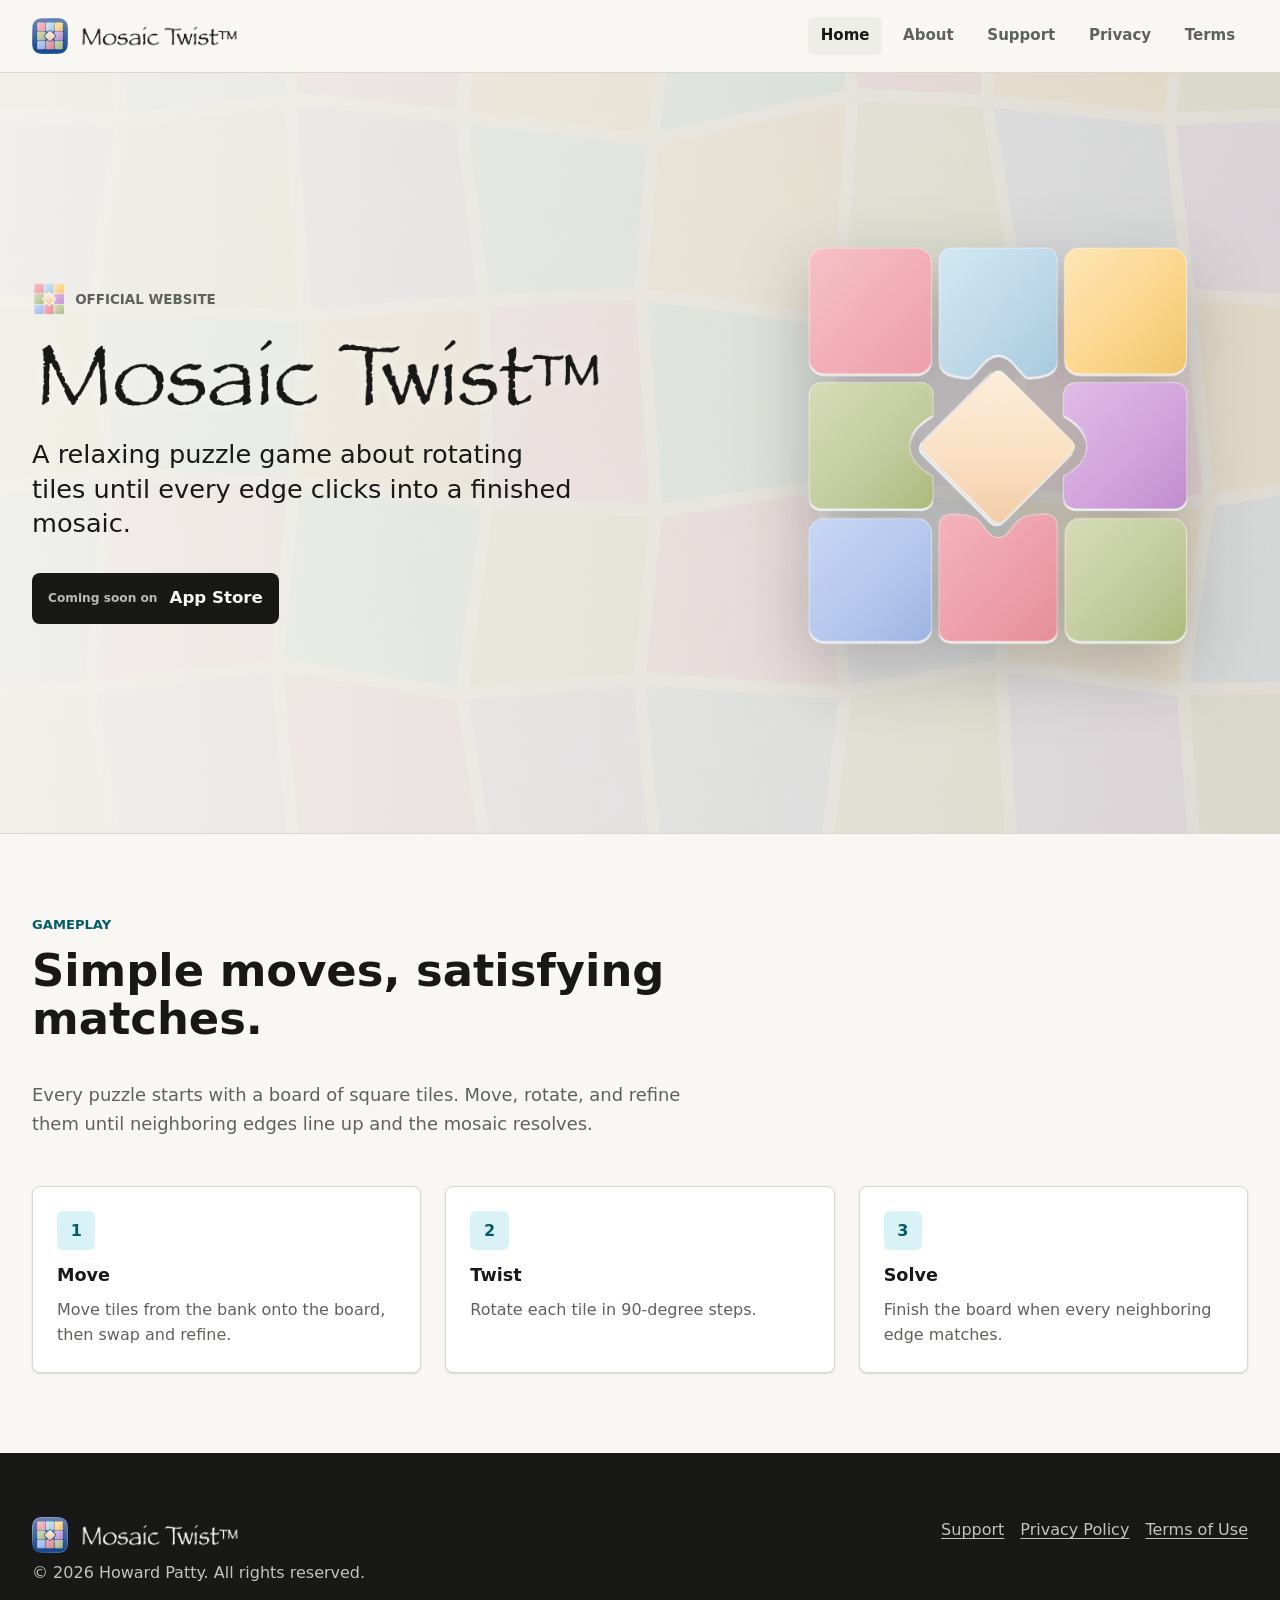
==== index.html @ 5d784847 "Initial public site snapshot" ====
<!doctype html>
<html lang="en">
<head>
  <meta charset="utf-8">
  <meta name="viewport" content="width=device-width, initial-scale=1">
  <title>Mosaic Twist - Relaxing Tile Puzzle Game</title>
  <meta name="description" content="Mosaic Twist is a relaxing puzzle game about moving and twisting square tiles until every edge clicks into a finished mosaic.">
  <link rel="canonical" href="https://mosaictwist.com/">
  <meta property="og:type" content="website">
  <meta property="og:site_name" content="Mosaic Twist">
  <meta property="og:title" content="Mosaic Twist - Relaxing Tile Puzzle Game">
  <meta property="og:description" content="Move, twist, and solve square-tile mosaics at a relaxing pace.">
  <meta property="og:url" content="https://mosaictwist.com/">
  <meta property="og:image" content="https://mosaictwist.com/assets/icons/app-icon.png">
  <meta name="twitter:card" content="summary_large_image">
  <meta name="twitter:title" content="Mosaic Twist - Relaxing Tile Puzzle Game">
  <meta name="twitter:description" content="Move, twist, and solve square-tile mosaics at a relaxing pace.">
  <meta name="twitter:image" content="https://mosaictwist.com/assets/icons/app-icon.png">
  <meta name="theme-color" content="#f8f7f3" media="(prefers-color-scheme: light)">
  <meta name="theme-color" content="#101211" media="(prefers-color-scheme: dark)">
  <link rel="icon" href="/assets/icons/favicon-32.png" sizes="32x32" type="image/png">
  <link rel="icon" href="/assets/icons/favicon-16.png" sizes="16x16" type="image/png">
  <link rel="apple-touch-icon" href="/assets/icons/apple-touch-icon.png">
  <link rel="manifest" href="/site.webmanifest">
  <link rel="stylesheet" href="/css/variables.css">
  <link rel="stylesheet" href="/css/base.css">
  <link rel="stylesheet" href="/css/layout.css">
  <link rel="stylesheet" href="/css/components.css">
  <script type="application/ld+json">
  {
    "@context": "https://schema.org",
    "@type": "SoftwareApplication",
    "name": "Mosaic Twist",
    "applicationCategory": "GameApplication",
    "operatingSystem": "iOS",
    "url": "https://mosaictwist.com/",
    "description": "Mosaic Twist is a relaxing puzzle game about moving and twisting square tiles until every edge clicks into a finished mosaic.",
    "image": "https://mosaictwist.com/assets/icons/app-icon.png",
    "offers": {
      "@type": "Offer",
      "availability": "https://schema.org/PreOrder",
      "price": "0",
      "priceCurrency": "USD"
    }
  }
  </script>
</head>
<body>
  <a class="skip-link" href="#main">Skip to content</a>
  <div class="site-shell">
    <header class="site-header">
      <div class="container site-header__inner">
        <a class="brand" href="/" aria-label="Mosaic Twist home">
          <img class="brand__mark" src="/assets/icons/app-icon.png" width="36" height="36" alt="">
          <picture class="brand__wordmark-picture" aria-hidden="true">
            <source media="(prefers-color-scheme: dark)" srcset="/assets/brand/mosaic-twist-wordmark-light.png">
            <img class="brand__wordmark" src="/assets/brand/mosaic-twist-wordmark.png" width="1426" height="198" alt="">
          </picture>
        </a>
        <button class="nav-toggle" type="button" aria-expanded="false" aria-controls="site-nav" aria-label="Toggle navigation" data-nav-toggle>
          <span class="nav-toggle__icon" aria-hidden="true"></span>
        </button>
        <nav class="site-nav" id="site-nav" aria-label="Primary" data-site-nav>
          <a href="/" aria-current="page">Home</a>
          <a href="/about/">About</a>
          <a href="/support/">Support</a>
          <a href="/privacy/">Privacy</a>
          <a href="/terms/">Terms</a>
        </nav>
      </div>
    </header>

    <main id="main">
      <section class="hero" aria-labelledby="hero-title">
        <div class="container hero__inner">
          <div class="hero__copy">
            <p class="hero__eyebrow"><img src="/assets/images/mosaic-twist-logo.png" width="44" height="44" alt="">Official website</p>
            <h1 class="hero__title" id="hero-title">
              <picture>
                <source media="(prefers-color-scheme: dark)" srcset="/assets/brand/mosaic-twist-wordmark-light.png">
                <img class="hero__wordmark" src="/assets/brand/mosaic-twist-wordmark.png" width="1426" height="198" alt="Mosaic Twist™">
              </picture>
            </h1>
            <p class="hero__lead">A relaxing puzzle game about rotating tiles until every edge clicks into a finished mosaic.</p>
            <div class="hero__actions">
              <span class="app-store-badge" aria-label="Mosaic Twist App Store link coming soon">
                <span>Coming soon on</span>
                <strong>App Store</strong>
              </span>
            </div>
          </div>
          <div class="hero__visual">
            <img class="tile-layout-artwork" src="/assets/images/mosaic-twist-hero.png" width="960" height="960" alt="Mosaic Twist tile layout artwork with pastel square tiles and a central diamond tile.">
          </div>
        </div>
      </section>

      <section class="section" aria-labelledby="play-title">
        <div class="container">
          <div class="section__header">
            <p class="section__eyebrow">Gameplay</p>
            <h2 id="play-title">Simple moves, satisfying matches.</h2>
            <p class="section__lead">Every puzzle starts with a board of square tiles. Move, rotate, and refine them until neighboring edges line up and the mosaic resolves.</p>
          </div>
          <div class="grid grid--3">
            <article class="card">
              <span class="icon-token" aria-hidden="true">1</span>
              <h3>Move</h3>
              <p>Move tiles from the bank onto the board, then swap and refine.</p>
            </article>
            <article class="card">
              <span class="icon-token" aria-hidden="true">2</span>
              <h3>Twist</h3>
              <p>Rotate each tile in 90-degree steps.</p>
            </article>
            <article class="card">
              <span class="icon-token" aria-hidden="true">3</span>
              <h3>Solve</h3>
              <p>Finish the board when every neighboring edge matches.</p>
            </article>
          </div>
        </div>
      </section>
    </main>

    <footer class="site-footer">
      <div class="container site-footer__inner">
        <div>
          <a class="brand" href="/" aria-label="Mosaic Twist home">
            <img class="brand__mark" src="/assets/icons/app-icon.png" width="36" height="36" alt="">
            <img class="brand__wordmark brand__wordmark--light" src="/assets/brand/mosaic-twist-wordmark-light.png" width="1426" height="198" alt="Mosaic Twist™">
          </a>
          <p>&copy; 2026 Howard Patty. All rights reserved.</p>
        </div>
        <nav class="site-footer__links" aria-label="Footer">
          <a href="/support/">Support</a>
          <a href="/privacy/">Privacy Policy</a>
          <a href="/terms/">Terms of Use</a>
        </nav>
      </div>
    </footer>
  </div>
  <script src="/js/site.js" defer></script>
</body>
</html>
---- css/variables.css ----
:root {
  color-scheme: light dark;

  --font-sans: -apple-system, BlinkMacSystemFont, "SF Pro Text", "Segoe UI", system-ui, sans-serif;
  --font-display: -apple-system, BlinkMacSystemFont, "SF Pro Display", "Segoe UI", system-ui, sans-serif;

  --color-canvas: #f8f7f3;
  --color-surface: #ffffff;
  --color-surface-muted: #eeeee8;
  --color-text: #181917;
  --color-text-muted: #5f625c;
  --color-border: #d9d8cf;
  --color-accent: #087c8f;
  --color-accent-strong: #045c6a;
  --color-accent-soft: #d9f2f5;
  --color-gold: #f0a917;
  --color-mint: #42bfa8;
  --color-rose: #c56b8d;
  --color-purple: #8b6bb3;
  --color-focus: #0a84ff;
  --color-shadow: rgb(24 25 23 / 0.14);
  --color-hero-overlay: rgb(248 247 243 / 0.88);
  --color-hero-scrim: rgb(248 247 243 / 0.46);
  --color-hero-shade: rgb(0 0 0 / 0.2);
  --color-footer-bg: #181917;
  --color-footer-text: #f8f7f3;

  --space-2xs: 0.25rem;
  --space-xs: 0.5rem;
  --space-sm: 0.75rem;
  --space-md: 1rem;
  --space-lg: 1.5rem;
  --space-xl: 2rem;
  --space-2xl: 3rem;
  --space-3xl: 4rem;
  --space-4xl: 5rem;

  --radius-xs: 4px;
  --radius-sm: 6px;
  --radius-md: 8px;
  --radius-round: 999px;

  --shadow-sm: 0 1px 2px var(--color-shadow);
  --shadow-md: 0 14px 34px var(--color-shadow);

  --transition-fast: 140ms ease;
  --transition-base: 220ms ease;

  --container-sm: 44rem;
  --container-md: 64rem;
  --container-lg: 76rem;

  --header-height: 4.5rem;

  --breakpoint-sm: 40rem;
  --breakpoint-md: 56rem;
  --breakpoint-lg: 72rem;

  --z-header: 30;
  --z-overlay: 40;
}

@media (prefers-color-scheme: dark) {
  :root {
    --color-canvas: #101211;
    --color-surface: #191c1b;
    --color-surface-muted: #242825;
    --color-text: #f2f3ee;
    --color-text-muted: #b5b8b0;
    --color-border: #343933;
    --color-accent: #54c8da;
    --color-accent-strong: #9ee4ec;
    --color-accent-soft: #14343a;
    --color-gold: #ffca4c;
    --color-mint: #63d6c4;
    --color-rose: #df8fab;
    --color-purple: #b59ad2;
    --color-focus: #64d2ff;
    --color-shadow: rgb(0 0 0 / 0.34);
    --color-hero-overlay: rgb(16 18 17 / 0.82);
    --color-hero-scrim: rgb(16 18 17 / 0.64);
    --color-hero-shade: rgb(0 0 0 / 0.32);
    --color-footer-bg: #0b0d0c;
    --color-footer-text: #f2f3ee;
  }
}
---- css/base.css ----
*,
*::before,
*::after {
  box-sizing: border-box;
}

html {
  min-width: 320px;
  scroll-behavior: smooth;
  text-size-adjust: 100%;
}

@media (prefers-reduced-motion: reduce) {
  html {
    scroll-behavior: auto;
  }

  *,
  *::before,
  *::after {
    animation-duration: 0.001ms !important;
    animation-iteration-count: 1 !important;
    scroll-behavior: auto !important;
    transition-duration: 0.001ms !important;
  }
}

body {
  margin: 0;
  background: var(--color-canvas);
  color: var(--color-text);
  font-family: var(--font-sans);
  font-size: 1rem;
  line-height: 1.6;
}

body.nav-open {
  overflow: hidden;
}

a {
  color: var(--color-accent-strong);
  text-decoration-thickness: 0.08em;
  text-underline-offset: 0.18em;
}

a:hover {
  color: var(--color-accent);
}

img,
svg {
  display: block;
  max-width: 100%;
}

button,
input,
textarea,
select {
  font: inherit;
}

button {
  cursor: pointer;
}

:focus-visible {
  outline: 3px solid var(--color-focus);
  outline-offset: 3px;
}

::selection {
  background: var(--color-accent-soft);
}

h1,
h2,
h3,
p,
figure {
  margin-block-start: 0;
}

h1,
h2,
h3 {
  color: var(--color-text);
  font-family: var(--font-display);
  font-weight: 760;
  letter-spacing: 0;
  line-height: 1.08;
}

h1 {
  font-size: clamp(3rem, 4.8rem, 5.8rem);
  max-width: 11ch;
}

h2 {
  font-size: clamp(2rem, 2.8rem, 3.4rem);
}

h3 {
  font-size: 1.1rem;
}

@media (max-width: 38rem) {
  h2 {
    font-size: 1.85rem;
  }
}

p {
  color: var(--color-text-muted);
  margin-block-end: var(--space-md);
}

ul,
ol {
  color: var(--color-text-muted);
  padding-inline-start: 1.25rem;
}

li + li {
  margin-block-start: var(--space-xs);
}

.skip-link {
  background: var(--color-text);
  border-radius: var(--radius-sm);
  color: var(--color-canvas);
  left: var(--space-md);
  padding: var(--space-sm) var(--space-md);
  position: fixed;
  top: var(--space-md);
  transform: translateY(-180%);
  z-index: var(--z-overlay);
}

.skip-link:focus {
  transform: translateY(0);
}

.visually-hidden {
  block-size: 1px;
  clip: rect(0 0 0 0);
  clip-path: inset(50%);
  inline-size: 1px;
  overflow: hidden;
  position: absolute;
  white-space: nowrap;
}
---- css/layout.css ----
.site-shell {
  min-height: 100vh;
}

.container {
  inline-size: min(calc(100% - 2rem), var(--container-lg));
  margin-inline: auto;
}

.container--narrow {
  inline-size: min(calc(100% - 2rem), var(--container-sm));
}

.site-header {
  background: color-mix(in srgb, var(--color-canvas) 92%, transparent);
  border-block-end: 1px solid var(--color-border);
  inset-block-start: 0;
  min-height: var(--header-height);
  position: sticky;
  z-index: var(--z-header);
}

@supports (backdrop-filter: blur(16px)) {
  .site-header {
    backdrop-filter: blur(16px);
  }
}

.site-header__inner {
  align-items: center;
  display: flex;
  gap: var(--space-lg);
  justify-content: space-between;
  min-height: var(--header-height);
}

.brand {
  align-items: center;
  color: var(--color-text);
  display: inline-flex;
  font-weight: 720;
  gap: var(--space-sm);
  text-decoration: none;
}

.brand__mark {
  block-size: 2.25rem;
  border-radius: var(--radius-md);
  inline-size: 2.25rem;
}

.brand__wordmark-picture {
  display: block;
  line-height: 0;
}

.brand__wordmark {
  height: 1.38rem;
  max-inline-size: 10rem;
  width: auto;
}

.brand__wordmark--light {
  height: 1.5rem;
}

.site-nav {
  align-items: center;
  display: flex;
  gap: var(--space-xs);
}

.site-nav a {
  border-radius: var(--radius-sm);
  color: var(--color-text-muted);
  display: inline-flex;
  font-size: 0.94rem;
  font-weight: 650;
  line-height: 1;
  padding: 0.7rem 0.8rem;
  text-decoration: none;
  transition: background-color var(--transition-fast), color var(--transition-fast);
}

.site-nav a:hover,
.site-nav a[aria-current="page"] {
  background: var(--color-surface-muted);
  color: var(--color-text);
}

.nav-toggle {
  align-items: center;
  background: var(--color-surface);
  border: 1px solid var(--color-border);
  border-radius: var(--radius-sm);
  color: var(--color-text);
  display: none;
  inline-size: 2.75rem;
  justify-content: center;
  min-height: 2.75rem;
  padding: 0;
}

.nav-toggle__icon,
.nav-toggle__icon::before,
.nav-toggle__icon::after {
  background: currentColor;
  block-size: 2px;
  border-radius: var(--radius-round);
  content: "";
  display: block;
  inline-size: 1.2rem;
  position: relative;
}

.nav-toggle__icon::before {
  position: absolute;
  transform: translateY(-0.38rem);
}

.nav-toggle__icon::after {
  position: absolute;
  transform: translateY(0.38rem);
}

.hero {
  background:
    linear-gradient(90deg, var(--color-hero-overlay), var(--color-hero-scrim)),
    linear-gradient(var(--color-hero-shade), var(--color-hero-shade)),
    url("/assets/images/mosaic-twist-wallpaper.jpg");
  background-position: center;
  background-size: cover;
  border-block-end: 1px solid var(--color-border);
  min-height: min(760px, calc(100svh - var(--header-height) - 3rem));
  overflow: hidden;
  position: relative;
}

.hero__inner {
  align-items: center;
  display: grid;
  gap: var(--space-3xl);
  grid-template-columns: minmax(0, 0.95fr) minmax(18rem, 0.7fr);
  min-height: inherit;
  padding-block: var(--space-4xl);
  position: relative;
}

.hero__copy {
  max-width: 38rem;
  min-width: 0;
  position: relative;
  width: 100%;
  z-index: 2;
}

.hero__title {
  margin-block-end: var(--space-lg);
  max-width: 36rem;
  width: 100%;
}

.hero__wordmark {
  filter: drop-shadow(0 0.12rem 0.4rem rgb(255 255 255 / 0.5));
  height: auto;
  width: 100%;
}

@media (prefers-color-scheme: dark) {
  .hero__wordmark {
    filter: drop-shadow(0 0.16rem 0.48rem rgb(0 0 0 / 0.42));
  }
}

.hero__eyebrow {
  align-items: center;
  color: var(--color-text-muted);
  display: inline-flex;
  font-size: 0.84rem;
  font-weight: 760;
  gap: var(--space-xs);
  letter-spacing: 0;
  margin-block-end: var(--space-md);
  text-transform: uppercase;
}

.hero__eyebrow img {
  block-size: 2.2rem;
  inline-size: 2.2rem;
}

.hero__lead {
  color: var(--color-text);
  font-size: clamp(1.2rem, 1.6rem, 1.8rem);
  line-height: 1.35;
  max-width: 34rem;
}

.hero__actions,
.button-row {
  align-items: center;
  display: flex;
  flex-wrap: wrap;
  gap: var(--space-sm);
  margin-block-start: var(--space-xl);
}

.hero__visual {
  justify-self: center;
  max-inline-size: 28rem;
  position: relative;
  width: 100%;
  z-index: 1;
}

.section {
  padding-block: var(--space-4xl);
}

.section--muted {
  background: var(--color-surface-muted);
}

.section__header {
  margin-block-end: var(--space-2xl);
  max-width: 46rem;
}

.section__eyebrow {
  color: var(--color-accent-strong);
  font-size: 0.82rem;
  font-weight: 760;
  letter-spacing: 0;
  margin-block-end: var(--space-sm);
  text-transform: uppercase;
}

.section__lead {
  font-size: 1.12rem;
  max-width: 42rem;
}

.grid {
  display: grid;
  gap: var(--space-lg);
}

.grid--3 {
  grid-template-columns: repeat(3, minmax(0, 1fr));
}

.grid--2 {
  grid-template-columns: repeat(2, minmax(0, 1fr));
}

.page-hero {
  background: var(--color-surface-muted);
  border-block-end: 1px solid var(--color-border);
  padding-block: var(--space-4xl) var(--space-3xl);
}

.page-hero p {
  font-size: 1.16rem;
  max-width: 46rem;
}

.content-flow {
  padding-block: var(--space-3xl);
}

.content-flow h2 {
  font-size: 1.8rem;
  margin-block-start: var(--space-2xl);
}

.content-flow h2:first-child {
  margin-block-start: 0;
}

.content-flow h3 {
  margin-block-start: var(--space-xl);
}

.site-footer {
  background: var(--color-footer-bg);
  color: var(--color-footer-text);
  padding-block: var(--space-3xl);
}

.site-footer p,
.site-footer a {
  color: color-mix(in srgb, var(--color-footer-text) 76%, transparent);
}

.site-footer a:hover {
  color: var(--color-footer-text);
}

.site-footer__inner {
  display: grid;
  gap: var(--space-xl);
  grid-template-columns: minmax(0, 1fr) auto;
}

.site-footer__links {
  display: flex;
  flex-wrap: wrap;
  gap: var(--space-md);
}

@media (max-width: 56rem) {
  .nav-toggle {
    display: inline-flex;
  }

  .site-nav {
    background: var(--color-canvas);
    border-block-start: 1px solid var(--color-border);
    box-shadow: var(--shadow-md);
    display: none;
    flex-direction: column;
    gap: 0;
    inset: var(--header-height) 0 auto 0;
    padding: var(--space-md);
    position: fixed;
  }

  .site-nav[data-open="true"] {
    display: flex;
  }

  .site-nav a {
    inline-size: 100%;
    justify-content: center;
    padding-block: var(--space-md);
  }

  .hero {
    min-height: auto;
  }

  .hero__inner {
    gap: var(--space-xl);
    grid-template-columns: 1fr;
    padding-block: var(--space-3xl);
  }

  .hero__visual {
    max-inline-size: min(100%, 21rem);
  }

  .grid--3,
  .grid--2,
  .site-footer__inner {
    grid-template-columns: 1fr;
  }
}

@media (max-width: 38rem) {
  .container,
  .container--narrow {
    inline-size: min(calc(100% - 1.25rem), var(--container-lg));
  }

  h1 {
    font-size: clamp(2.65rem, 3rem, 3.5rem);
  }

  .hero__title {
    max-width: 20rem;
  }

  .hero__inner {
    gap: var(--space-md);
    padding-block: var(--space-lg);
  }

  .section,
  .page-hero {
    padding-block: var(--space-3xl);
  }

  .hero__lead {
    font-size: 1.12rem;
    max-width: 21.5rem;
  }

  .hero__actions {
    margin-block-start: var(--space-md);
  }

  .hero__visual {
    max-inline-size: min(100%, 15.5rem);
  }
}
---- css/components.css ----
.button {
  align-items: center;
  border: 1px solid transparent;
  border-radius: var(--radius-md);
  display: inline-flex;
  font-weight: 720;
  justify-content: center;
  min-height: 2.8rem;
  padding: 0.72rem 1rem;
  text-decoration: none;
  transition:
    background-color var(--transition-fast),
    border-color var(--transition-fast),
    color var(--transition-fast),
    transform var(--transition-fast);
}

.button:hover {
  transform: translateY(-1px);
}

.button--primary {
  background: var(--color-text);
  color: var(--color-canvas);
}

.button--primary:hover {
  background: var(--color-accent-strong);
  color: #ffffff;
}

.button--secondary {
  background: var(--color-surface);
  border-color: var(--color-border);
  color: var(--color-text);
}

.button--secondary:hover {
  background: var(--color-surface-muted);
  color: var(--color-text);
}

.button--disabled {
  background: color-mix(in srgb, var(--color-surface) 72%, transparent);
  border-color: var(--color-border);
  color: var(--color-text-muted);
  cursor: not-allowed;
}

.card {
  background: var(--color-surface);
  border: 1px solid var(--color-border);
  border-radius: var(--radius-md);
  box-shadow: var(--shadow-sm);
  padding: var(--space-lg);
}

.card h3 {
  margin-block-end: var(--space-sm);
}

.card p:last-child {
  margin-block-end: 0;
}

.icon-token {
  align-items: center;
  background: var(--color-accent-soft);
  border-radius: var(--radius-sm);
  color: var(--color-accent-strong);
  display: inline-flex;
  font-weight: 800;
  inline-size: 2.4rem;
  justify-content: center;
  min-height: 2.4rem;
  margin-block-end: var(--space-md);
}

.callout {
  background: var(--color-accent-soft);
  border: 1px solid color-mix(in srgb, var(--color-accent) 32%, var(--color-border));
  border-radius: var(--radius-md);
  padding: var(--space-lg);
}

.callout p:last-child {
  margin-block-end: 0;
}

.app-store-badge {
  align-items: center;
  background: var(--color-text);
  border-radius: var(--radius-md);
  color: var(--color-canvas);
  display: inline-flex;
  font-weight: 760;
  gap: var(--space-sm);
  min-height: 3.2rem;
  padding: 0.65rem 1rem;
  text-decoration: none;
}

.app-store-badge span {
  color: color-mix(in srgb, var(--color-canvas) 72%, transparent);
  display: block;
  font-size: 0.76rem;
  font-weight: 650;
  line-height: 1.1;
}

.app-store-badge strong {
  color: var(--color-canvas);
  display: block;
  font-size: 1.04rem;
  line-height: 1.1;
}

.screenshot-frame {
  background: var(--color-surface);
  border: 1px solid var(--color-border);
  border-radius: var(--radius-md);
  overflow: hidden;
}

.screenshot-frame img {
  aspect-ratio: 16 / 10;
  background: var(--color-surface-muted);
  inline-size: 100%;
  object-fit: cover;
}

.screenshot-frame--contain img {
  object-fit: contain;
  padding: var(--space-lg);
}

.screenshot-frame figcaption {
  color: var(--color-text-muted);
  font-size: 0.92rem;
  padding: var(--space-md);
}

.tile-layout-artwork {
  aspect-ratio: 1;
  filter: drop-shadow(0 1.5rem 2.2rem rgb(24 25 23 / 0.26));
  height: auto;
  width: 100%;
}

.legal-meta {
  color: var(--color-text-muted);
  font-size: 0.95rem;
  font-weight: 650;
}

.link-list {
  list-style: none;
  margin: 0;
  padding: 0;
}

.link-list li {
  border-block-start: 1px solid var(--color-border);
  margin: 0;
}

.link-list a {
  align-items: center;
  color: var(--color-text);
  display: flex;
  justify-content: space-between;
  padding-block: var(--space-md);
  text-decoration: none;
}

.link-list a::after {
  color: var(--color-text-muted);
  content: ">";
  font-weight: 760;
}
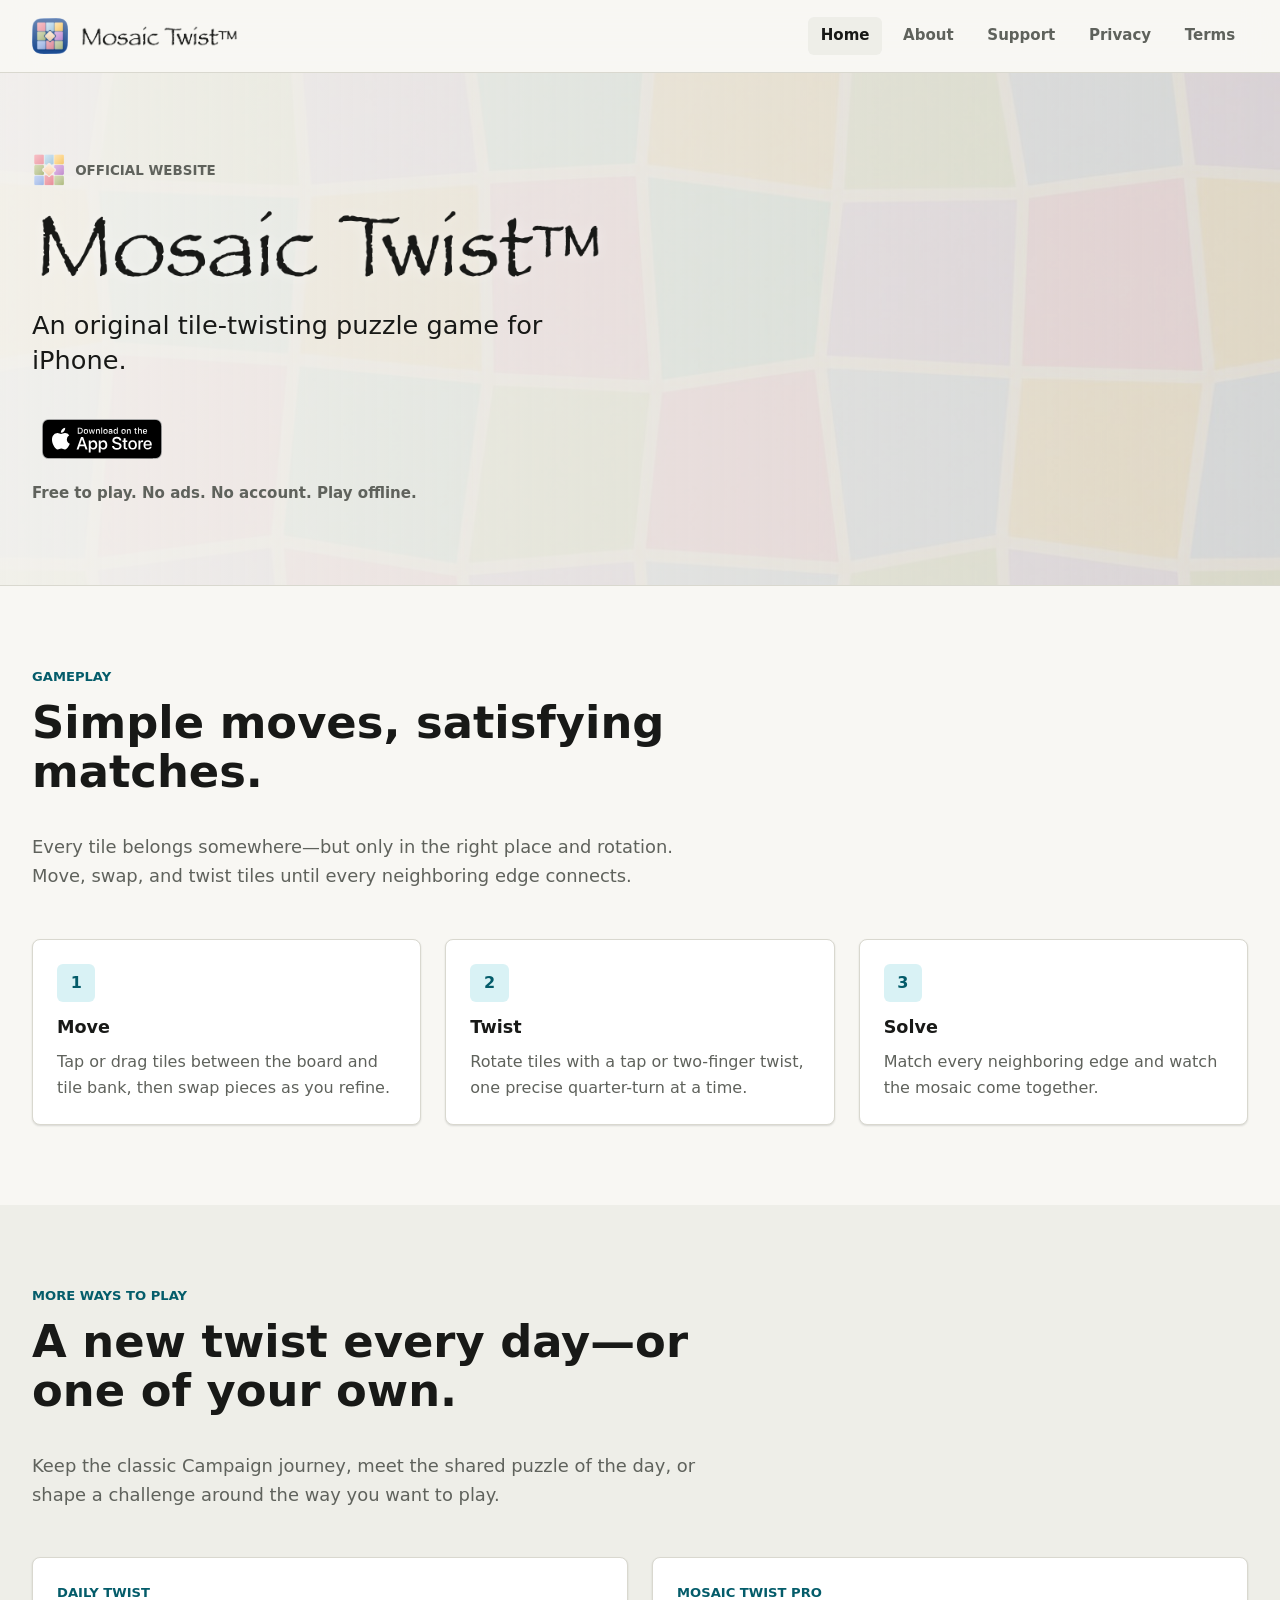
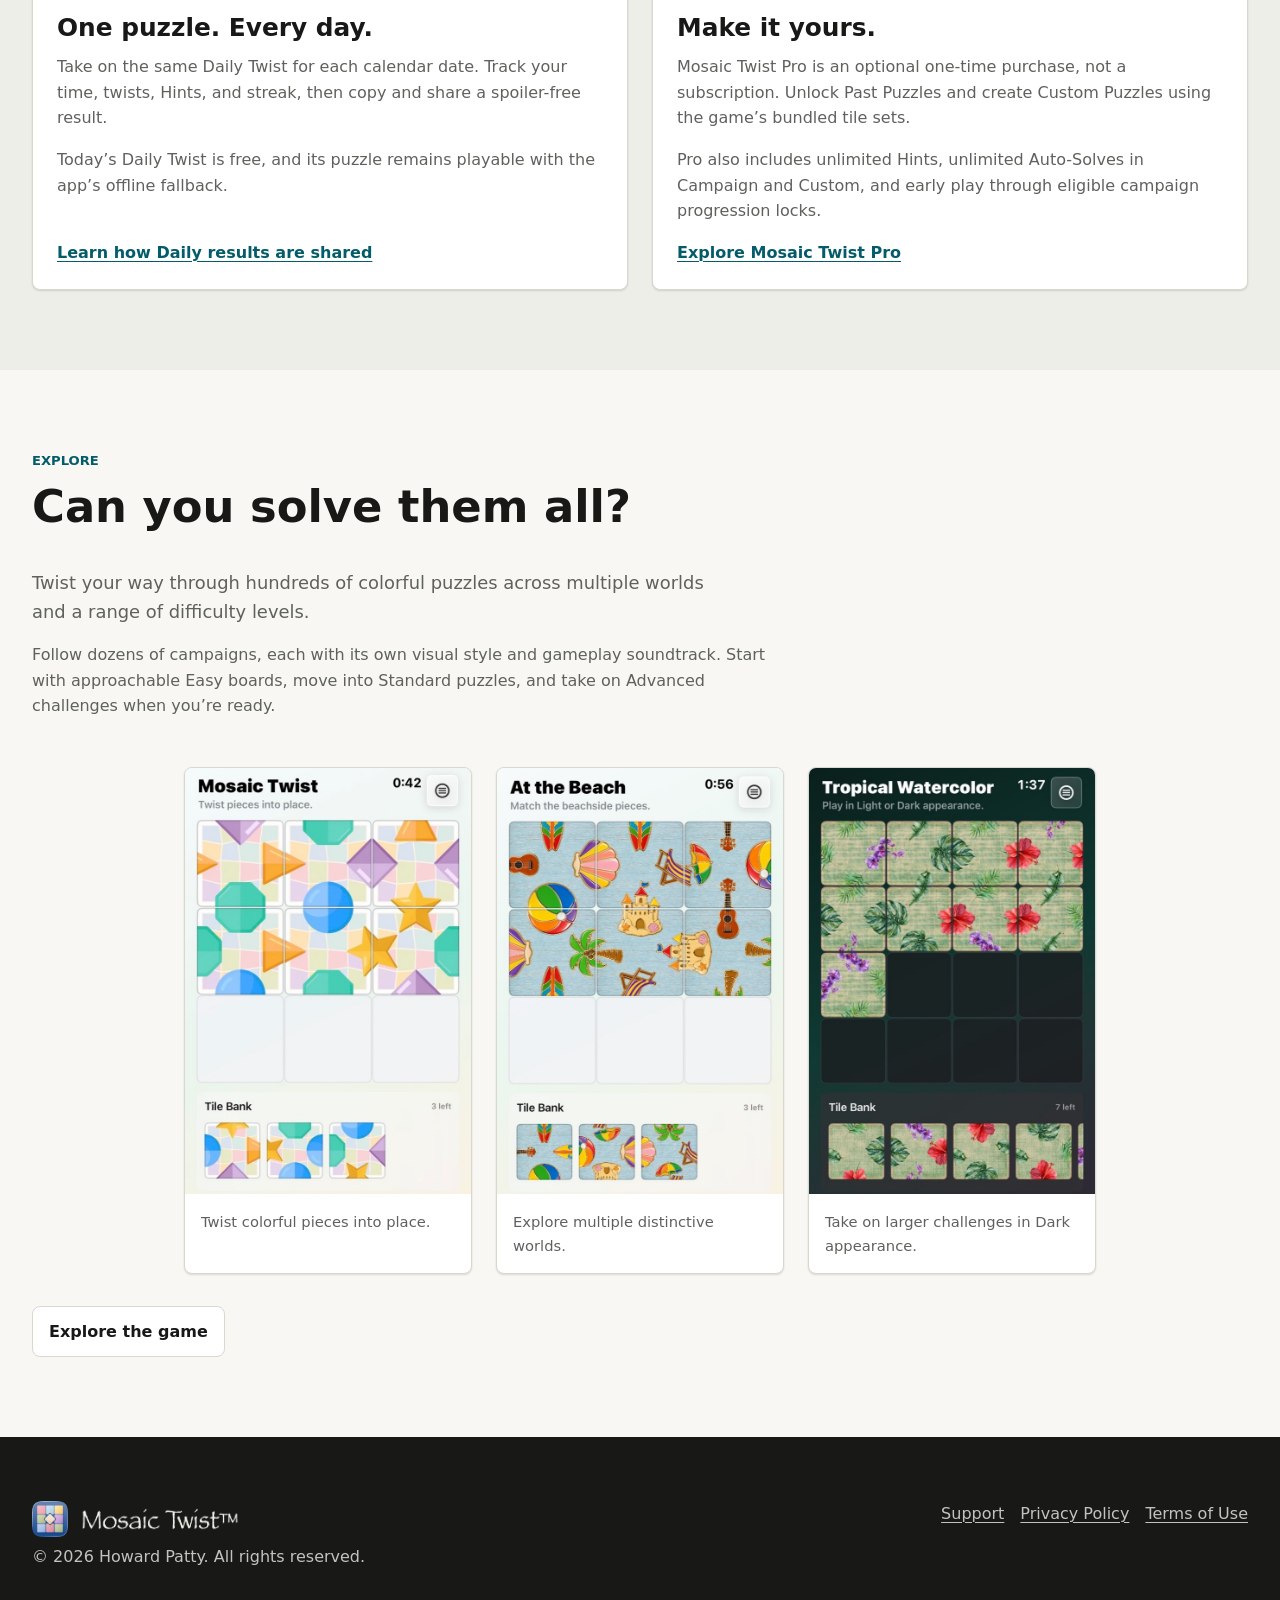
==== commit 118488e1: "content updates" ====
--- a/index.html
+++ b/index.html
@@ -3,19 +3,24 @@
 <head>
   <meta charset="utf-8">
   <meta name="viewport" content="width=device-width, initial-scale=1">
-  <title>Mosaic Twist - Relaxing Tile Puzzle Game</title>
-  <meta name="description" content="Mosaic Twist is a relaxing puzzle game about moving and twisting square tiles until every edge clicks into a finished mosaic.">
+  <title>Mosaic Twist - Daily Tile-Twisting Puzzle Game for iPhone</title>
+  <meta name="description" content="Twist through colorful campaigns, take on a shared Daily Twist, and create Custom Puzzles with the optional Mosaic Twist Pro upgrade.">
   <link rel="canonical" href="https://mosaictwist.com/">
   <meta property="og:type" content="website">
   <meta property="og:site_name" content="Mosaic Twist">
-  <meta property="og:title" content="Mosaic Twist - Relaxing Tile Puzzle Game">
-  <meta property="og:description" content="Move, twist, and solve square-tile mosaics at a relaxing pace.">
+  <meta property="og:title" content="Mosaic Twist">
+  <meta property="og:description" content="Colorful campaigns, one shared Daily Twist, and Custom Puzzles with Mosaic Twist Pro.">
   <meta property="og:url" content="https://mosaictwist.com/">
-  <meta property="og:image" content="https://mosaictwist.com/assets/icons/app-icon.png">
+  <meta property="og:image" content="https://mosaictwist.com/assets/images/mosaic-twist-link-preview.png">
+  <meta property="og:image:type" content="image/png">
+  <meta property="og:image:width" content="1200">
+  <meta property="og:image:height" content="630">
+  <meta property="og:image:alt" content="Mosaic Twist — Twist Tiles. Match Edges.">
   <meta name="twitter:card" content="summary_large_image">
-  <meta name="twitter:title" content="Mosaic Twist - Relaxing Tile Puzzle Game">
-  <meta name="twitter:description" content="Move, twist, and solve square-tile mosaics at a relaxing pace.">
-  <meta name="twitter:image" content="https://mosaictwist.com/assets/icons/app-icon.png">
+  <meta name="twitter:title" content="Mosaic Twist">
+  <meta name="twitter:description" content="Colorful campaigns, one shared Daily Twist, and Custom Puzzles with Mosaic Twist Pro.">
+  <meta name="twitter:image" content="https://mosaictwist.com/assets/images/mosaic-twist-link-preview.png">
+  <meta name="twitter:image:alt" content="Mosaic Twist — Twist Tiles. Match Edges.">
   <meta name="theme-color" content="#f8f7f3" media="(prefers-color-scheme: light)">
   <meta name="theme-color" content="#101211" media="(prefers-color-scheme: dark)">
   <link rel="icon" href="/assets/icons/favicon-32.png" sizes="32x32" type="image/png">
@@ -34,11 +39,12 @@
     "applicationCategory": "GameApplication",
     "operatingSystem": "iOS",
     "url": "https://mosaictwist.com/",
-    "description": "Mosaic Twist is a relaxing puzzle game about moving and twisting square tiles until every edge clicks into a finished mosaic.",
-    "image": "https://mosaictwist.com/assets/icons/app-icon.png",
+    "description": "An original tile-twisting puzzle game for iPhone with colorful campaigns, a shared Daily Twist, and optional Custom Puzzles.",
+    "image": "https://mosaictwist.com/assets/images/mosaic-twist-link-preview.png",
+    "downloadUrl": "https://apps.apple.com/us/app/mosaic-twist/id6787715051",
     "offers": {
       "@type": "Offer",
-      "availability": "https://schema.org/PreOrder",
+      "availability": "https://schema.org/InStock",
       "price": "0",
       "priceCurrency": "USD"
     }
@@ -51,7 +57,7 @@
     <header class="site-header">
       <div class="container site-header__inner">
         <a class="brand" href="/" aria-label="Mosaic Twist home">
-          <img class="brand__mark" src="/assets/icons/app-icon.png" width="36" height="36" alt="">
+          <img class="brand__mark" src="/assets/icons/app-icon-192.png" width="36" height="36" alt="">
           <picture class="brand__wordmark-picture" aria-hidden="true">
             <source media="(prefers-color-scheme: dark)" srcset="/assets/brand/mosaic-twist-wordmark-light.png">
             <img class="brand__wordmark" src="/assets/brand/mosaic-twist-wordmark.png" width="1426" height="198" alt="">
@@ -81,16 +87,13 @@
                 <img class="hero__wordmark" src="/assets/brand/mosaic-twist-wordmark.png" width="1426" height="198" alt="Mosaic Twist™">
               </picture>
             </h1>
-            <p class="hero__lead">A relaxing puzzle game about rotating tiles until every edge clicks into a finished mosaic.</p>
+            <p class="hero__lead">An original tile-twisting puzzle game for iPhone.</p>
             <div class="hero__actions">
-              <span class="app-store-badge" aria-label="Mosaic Twist App Store link coming soon">
-                <span>Coming soon on</span>
-                <strong>App Store</strong>
-              </span>
+              <a class="app-store-badge" href="https://apps.apple.com/us/app/mosaic-twist/id6787715051" aria-label="Download Mosaic Twist on the App Store">
+                <img src="/assets/brand/download-on-the-app-store.svg" width="120" height="40" alt="Download on the App Store">
+              </a>
             </div>
-          </div>
-          <div class="hero__visual">
-            <img class="tile-layout-artwork" src="/assets/images/mosaic-twist-hero.png" width="960" height="960" alt="Mosaic Twist tile layout artwork with pastel square tiles and a central diamond tile.">
+            <p class="hero__proof">Free to play. No ads. No account. Play offline.</p>
           </div>
         </div>
       </section>
@@ -100,24 +103,78 @@
           <div class="section__header">
             <p class="section__eyebrow">Gameplay</p>
             <h2 id="play-title">Simple moves, satisfying matches.</h2>
-            <p class="section__lead">Every puzzle starts with a board of square tiles. Move, rotate, and refine them until neighboring edges line up and the mosaic resolves.</p>
+            <p class="section__lead">Every tile belongs somewhere—but only in the right place and rotation. Move, swap, and twist tiles until every neighboring edge connects.</p>
           </div>
           <div class="grid grid--3">
             <article class="card">
               <span class="icon-token" aria-hidden="true">1</span>
               <h3>Move</h3>
-              <p>Move tiles from the bank onto the board, then swap and refine.</p>
+              <p>Tap or drag tiles between the board and tile bank, then swap pieces as you refine.</p>
             </article>
             <article class="card">
               <span class="icon-token" aria-hidden="true">2</span>
               <h3>Twist</h3>
-              <p>Rotate each tile in 90-degree steps.</p>
+              <p>Rotate tiles with a tap or two-finger twist, one precise quarter-turn at a time.</p>
             </article>
             <article class="card">
               <span class="icon-token" aria-hidden="true">3</span>
               <h3>Solve</h3>
-              <p>Finish the board when every neighboring edge matches.</p>
-            </article>
+              <p>Match every neighboring edge and watch the mosaic come together.</p>
+            </article>
+          </div>
+        </div>
+      </section>
+
+      <section class="section section--muted" aria-labelledby="ways-title">
+        <div class="container">
+          <div class="section__header">
+            <p class="section__eyebrow">More ways to play</p>
+            <h2 id="ways-title">A new twist every day—or one of your own.</h2>
+            <p class="section__lead">Keep the classic Campaign journey, meet the shared puzzle of the day, or shape a challenge around the way you want to play.</p>
+          </div>
+          <div class="grid grid--2">
+            <article class="card card--feature">
+              <p class="section__eyebrow">Daily Twist</p>
+              <h3>One puzzle. Every day.</h3>
+              <p>Take on the same Daily Twist for each calendar date. Track your time, twists, Hints, and streak, then copy and share a spoiler-free result.</p>
+              <p>Today’s Daily Twist is free, and its puzzle remains playable with the app’s offline fallback.</p>
+              <a href="/support/#copy-share">Learn how Daily results are shared</a>
+            </article>
+            <article class="card card--feature">
+              <p class="section__eyebrow">Mosaic Twist Pro</p>
+              <h3>Make it yours.</h3>
+              <p>Mosaic Twist Pro is an optional one-time purchase, not a subscription. Unlock Past Puzzles and create Custom Puzzles using the game’s bundled tile sets.</p>
+              <p>Pro also includes unlimited Hints, unlimited Auto-Solves in Campaign and Custom, and early play through eligible campaign progression locks.</p>
+              <a href="/about/#pro">Explore Mosaic Twist Pro</a>
+            </article>
+          </div>
+        </div>
+      </section>
+
+      <section class="section" aria-labelledby="explore-title">
+        <div class="container">
+          <div class="section__header">
+            <p class="section__eyebrow">Explore</p>
+            <h2 id="explore-title">Can you solve them all?</h2>
+            <p class="section__lead">Twist your way through hundreds of colorful puzzles across multiple worlds and a range of difficulty levels.</p>
+            <p>Follow dozens of campaigns, each with its own visual style and gameplay soundtrack. Start with approachable Easy boards, move into Standard puzzles, and take on Advanced challenges when you’re ready.</p>
+          </div>
+          <div class="screenshot-gallery">
+            <figure class="screenshot-frame screenshot-frame--gameplay">
+              <img src="/assets/screenshots/standard-3x3-board.jpg" width="662" height="986" loading="lazy" alt="A Standard Mosaic Twist puzzle with colorful shape tiles on a three-by-three board.">
+              <figcaption>Twist colorful pieces into place.</figcaption>
+            </figure>
+            <figure class="screenshot-frame screenshot-frame--gameplay">
+              <img src="/assets/screenshots/beach-3x3-board.jpg" width="662" height="986" loading="lazy" alt="An At the Beach Mosaic Twist puzzle with bright seaside artwork.">
+              <figcaption>Explore multiple distinctive worlds.</figcaption>
+            </figure>
+            <figure class="screenshot-frame screenshot-frame--gameplay">
+              <img src="/assets/screenshots/tropical-4x4-dark.jpg" width="662" height="986" loading="lazy" alt="An Advanced Tropical Watercolor Mosaic Twist puzzle in Dark appearance.">
+              <figcaption>Take on larger challenges in Dark appearance.</figcaption>
+            </figure>
+          </div>
+          <div class="button-row">
+            <a class="button button--secondary" href="/about/">Explore the game</a>
           </div>
         </div>
       </section>
@@ -127,10 +184,10 @@
       <div class="container site-footer__inner">
         <div>
           <a class="brand" href="/" aria-label="Mosaic Twist home">
-            <img class="brand__mark" src="/assets/icons/app-icon.png" width="36" height="36" alt="">
+            <img class="brand__mark" src="/assets/icons/app-icon-192.png" width="36" height="36" alt="">
             <img class="brand__wordmark brand__wordmark--light" src="/assets/brand/mosaic-twist-wordmark-light.png" width="1426" height="198" alt="Mosaic Twist™">
           </a>
-          <p>&copy; 2026 Howard Patty. All rights reserved.</p>
+          <p>&copy; <span data-current-year>2026</span> Howard Patty. All rights reserved.</p>
         </div>
         <nav class="site-footer__links" aria-label="Footer">
           <a href="/support/">Support</a>
@@ -141,5 +198,6 @@
     </footer>
   </div>
   <script src="/js/site.js" defer></script>
+  <!-- Cloudflare Web Analytics --><script type="module" src="https://static.cloudflareinsights.com/beacon.min.js" data-cf-beacon='{"token":"9354cd1b386b477caddaf74344cf8df6"}'></script><!-- End Cloudflare Web Analytics -->
 </body>
 </html>
--- a/css/variables.css
+++ b/css/variables.css
@@ -22,6 +22,7 @@
   --color-hero-overlay: rgb(248 247 243 / 0.88);
   --color-hero-scrim: rgb(248 247 243 / 0.46);
   --color-hero-shade: rgb(0 0 0 / 0.2);
+  --hero-wallpaper: url("/assets/images/mosaic-twist-wallpaper.jpg");
   --color-footer-bg: #181917;
   --color-footer-text: #f8f7f3;
 
@@ -77,9 +78,10 @@
     --color-purple: #b59ad2;
     --color-focus: #64d2ff;
     --color-shadow: rgb(0 0 0 / 0.34);
-    --color-hero-overlay: rgb(16 18 17 / 0.82);
-    --color-hero-scrim: rgb(16 18 17 / 0.64);
-    --color-hero-shade: rgb(0 0 0 / 0.32);
+    --color-hero-overlay: rgb(16 18 17 / 0.62);
+    --color-hero-scrim: rgb(16 18 17 / 0.18);
+    --color-hero-shade: rgb(0 0 0 / 0.08);
+    --hero-wallpaper: url("/assets/images/mosaic-twist-wallpaper-dark.jpg");
     --color-footer-bg: #0b0d0c;
     --color-footer-text: #f2f3ee;
   }
--- a/css/base.css
+++ b/css/base.css
@@ -93,7 +93,7 @@
 }
 
 h1 {
-  font-size: clamp(3rem, 4.8rem, 5.8rem);
+  font-size: clamp(3rem, 7vw, 5.8rem);
   max-width: 11ch;
 }
 
--- a/css/layout.css
+++ b/css/layout.css
@@ -127,11 +127,11 @@
   background:
     linear-gradient(90deg, var(--color-hero-overlay), var(--color-hero-scrim)),
     linear-gradient(var(--color-hero-shade), var(--color-hero-shade)),
-    url("/assets/images/mosaic-twist-wallpaper.jpg");
+    var(--hero-wallpaper);
   background-position: center;
   background-size: cover;
   border-block-end: 1px solid var(--color-border);
-  min-height: min(760px, calc(100svh - var(--header-height) - 3rem));
+  min-height: auto;
   overflow: hidden;
   position: relative;
 }
@@ -139,8 +139,7 @@
 .hero__inner {
   align-items: center;
   display: grid;
-  gap: var(--space-3xl);
-  grid-template-columns: minmax(0, 0.95fr) minmax(18rem, 0.7fr);
+  grid-template-columns: minmax(0, 1fr);
   min-height: inherit;
   padding-block: var(--space-4xl);
   position: relative;
@@ -205,12 +204,11 @@
   margin-block-start: var(--space-xl);
 }
 
-.hero__visual {
-  justify-self: center;
-  max-inline-size: 28rem;
-  position: relative;
-  width: 100%;
-  z-index: 1;
+.hero__proof {
+  color: var(--color-text-muted);
+  font-size: 0.94rem;
+  font-weight: 650;
+  margin-block: var(--space-sm) 0;
 }
 
 .section {
@@ -246,11 +244,23 @@
 }
 
 .grid--3 {
-  grid-template-columns: repeat(3, minmax(0, 1fr));
+  grid-template-columns: repeat(auto-fit, minmax(17rem, 1fr));
 }
 
 .grid--2 {
-  grid-template-columns: repeat(2, minmax(0, 1fr));
+  grid-template-columns: repeat(auto-fit, minmax(22rem, 1fr));
+}
+
+.screenshot-gallery {
+  display: flex;
+  flex-wrap: wrap;
+  gap: var(--space-lg);
+  justify-content: center;
+}
+
+.screenshot-gallery > .screenshot-frame {
+  flex: 1 1 16rem;
+  max-inline-size: 18rem;
 }
 
 .page-hero {
@@ -259,6 +269,12 @@
   padding-block: var(--space-4xl) var(--space-3xl);
 }
 
+.page-hero h1 {
+  font-size: clamp(2.5rem, 6vw, 4.5rem);
+  margin-block-end: var(--space-lg);
+  max-width: 18ch;
+}
+
 .page-hero p {
   font-size: 1.16rem;
   max-width: 46rem;
@@ -268,6 +284,10 @@
   padding-block: var(--space-3xl);
 }
 
+.content-flow [id] {
+  scroll-margin-block-start: calc(var(--header-height) + var(--space-md));
+}
+
 .content-flow h2 {
   font-size: 1.8rem;
   margin-block-start: var(--space-2xl);
@@ -279,6 +299,31 @@
 
 .content-flow h3 {
   margin-block-start: var(--space-xl);
+}
+
+.download-callout {
+  align-items: center;
+  background: var(--color-accent-soft);
+  border: 1px solid color-mix(in srgb, var(--color-accent) 32%, var(--color-border));
+  border-radius: var(--radius-md);
+  display: grid;
+  gap: var(--space-xl);
+  grid-template-columns: minmax(0, 1fr) auto;
+  margin-block-start: var(--space-3xl);
+  padding: var(--space-xl);
+}
+
+.download-callout h2 {
+  margin-block-start: 0;
+}
+
+.download-callout p:last-child {
+  margin-block-end: 0;
+}
+
+.download-callout__note {
+  font-size: 0.94rem;
+  font-weight: 650;
 }
 
 .site-footer {
@@ -340,17 +385,11 @@
   }
 
   .hero__inner {
-    gap: var(--space-xl);
     grid-template-columns: 1fr;
     padding-block: var(--space-3xl);
   }
 
-  .hero__visual {
-    max-inline-size: min(100%, 21rem);
-  }
-
-  .grid--3,
-  .grid--2,
+  .download-callout,
   .site-footer__inner {
     grid-template-columns: 1fr;
   }
@@ -363,7 +402,16 @@
   }
 
   h1 {
-    font-size: clamp(2.65rem, 3rem, 3.5rem);
+    font-size: clamp(2.65rem, 12vw, 3.5rem);
+  }
+
+  .grid--3,
+  .grid--2 {
+    grid-template-columns: 1fr;
+  }
+
+  .screenshot-gallery > .screenshot-frame {
+    flex-basis: 100%;
   }
 
   .hero__title {
@@ -371,7 +419,6 @@
   }
 
   .hero__inner {
-    gap: var(--space-md);
     padding-block: var(--space-lg);
   }
 
@@ -388,8 +435,4 @@
   .hero__actions {
     margin-block-start: var(--space-md);
   }
-
-  .hero__visual {
-    max-inline-size: min(100%, 15.5rem);
-  }
-}
+}
--- a/css/components.css
+++ b/css/components.css
@@ -63,6 +63,21 @@
   margin-block-end: 0;
 }
 
+.card--feature {
+  display: flex;
+  flex-direction: column;
+}
+
+.card--feature h3 {
+  font-size: 1.55rem;
+}
+
+.card--feature > a:last-child {
+  align-self: flex-start;
+  font-weight: 700;
+  margin-block-start: auto;
+}
+
 .icon-token {
   align-items: center;
   background: var(--color-accent-soft);
@@ -88,31 +103,21 @@
 }
 
 .app-store-badge {
-  align-items: center;
-  background: var(--color-text);
-  border-radius: var(--radius-md);
-  color: var(--color-canvas);
   display: inline-flex;
-  font-weight: 760;
-  gap: var(--space-sm);
-  min-height: 3.2rem;
-  padding: 0.65rem 1rem;
+  line-height: 0;
+  padding: 10px;
   text-decoration: none;
 }
 
-.app-store-badge span {
-  color: color-mix(in srgb, var(--color-canvas) 72%, transparent);
+.app-store-badge img {
+  block-size: 40px;
   display: block;
-  font-size: 0.76rem;
-  font-weight: 650;
-  line-height: 1.1;
-}
-
-.app-store-badge strong {
-  color: var(--color-canvas);
-  display: block;
-  font-size: 1.04rem;
-  line-height: 1.1;
+  inline-size: auto;
+}
+
+.app-store-badge:focus-visible {
+  outline: 3px solid var(--color-accent-strong);
+  outline-offset: 2px;
 }
 
 .screenshot-frame {
@@ -120,15 +125,27 @@
   border: 1px solid var(--color-border);
   border-radius: var(--radius-md);
   overflow: hidden;
+}
+
+.screenshot-frame--gameplay {
+  box-shadow: var(--shadow-sm);
+  margin: 0;
 }
 
 .screenshot-frame img {
   aspect-ratio: 16 / 10;
   background: var(--color-surface-muted);
+  display: block;
+  height: auto;
   inline-size: 100%;
   object-fit: cover;
 }
 
+.screenshot-frame--gameplay img {
+  aspect-ratio: 662 / 986;
+  object-fit: cover;
+}
+
 .screenshot-frame--contain img {
   object-fit: contain;
   padding: var(--space-lg);
@@ -140,17 +157,29 @@
   padding: var(--space-md);
 }
 
-.tile-layout-artwork {
-  aspect-ratio: 1;
-  filter: drop-shadow(0 1.5rem 2.2rem rgb(24 25 23 / 0.26));
-  height: auto;
-  width: 100%;
-}
-
 .legal-meta {
   color: var(--color-text-muted);
   font-size: 0.95rem;
   font-weight: 650;
+}
+
+.result-legend {
+  background: var(--color-surface);
+  border: 1px solid var(--color-border);
+  border-radius: var(--radius-md);
+  list-style: none;
+  margin-block: var(--space-lg);
+  padding: var(--space-lg);
+}
+
+.result-legend li {
+  color: var(--color-text);
+}
+
+.result-legend li + li {
+  border-block-start: 1px solid var(--color-border);
+  margin-block-start: var(--space-sm);
+  padding-block-start: var(--space-sm);
 }
 
 .link-list {
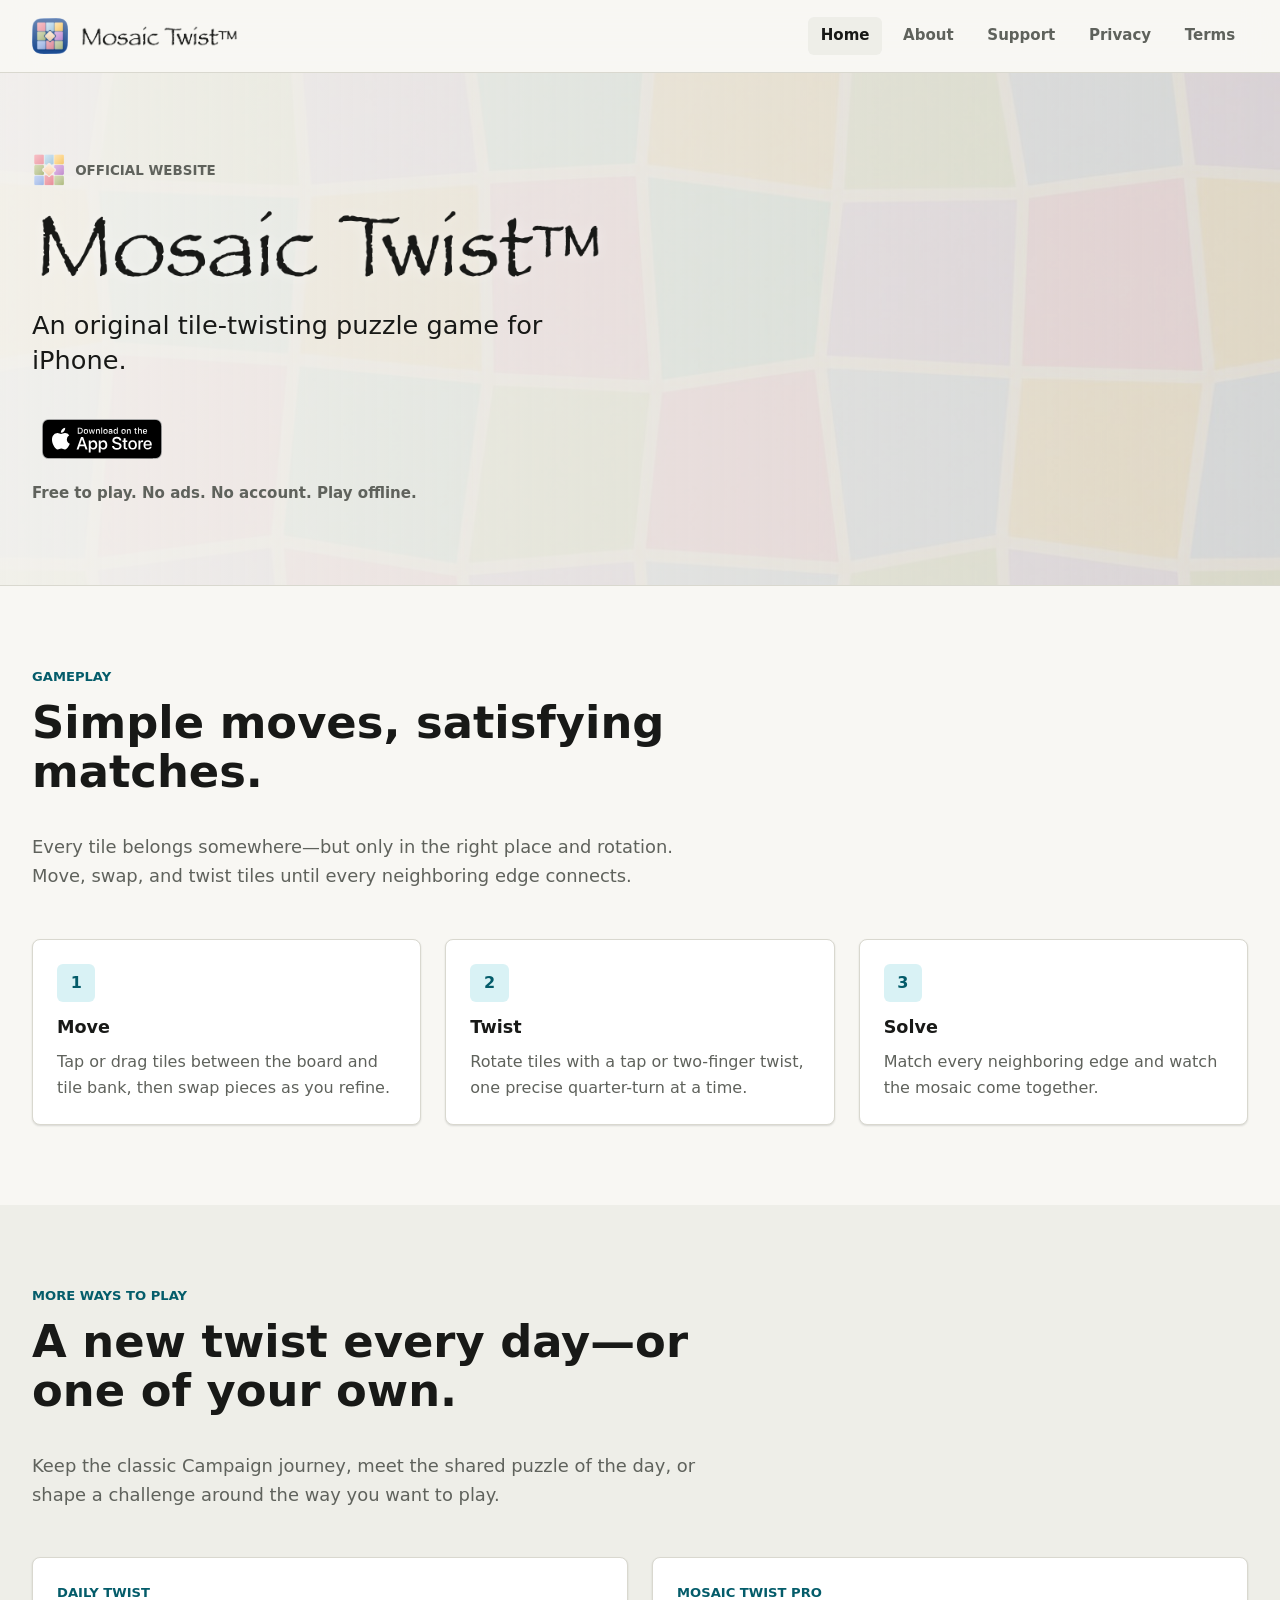
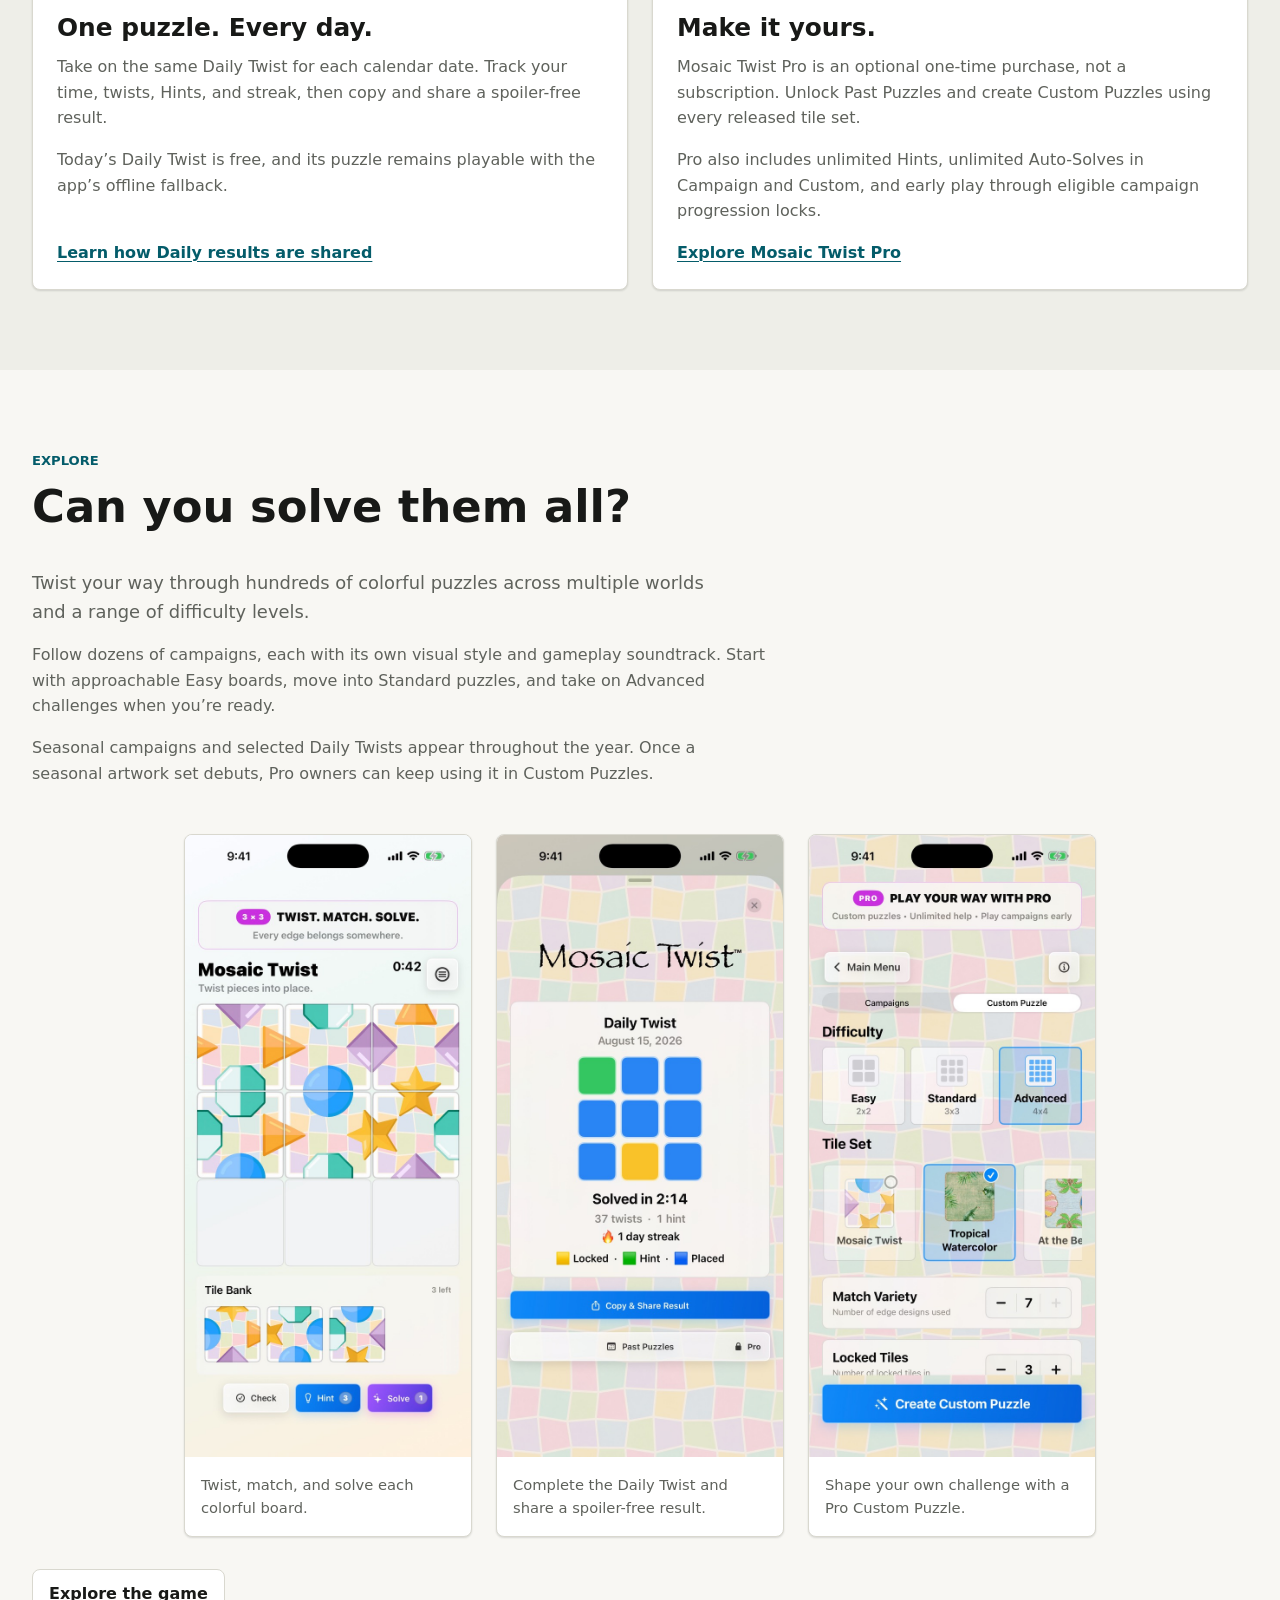
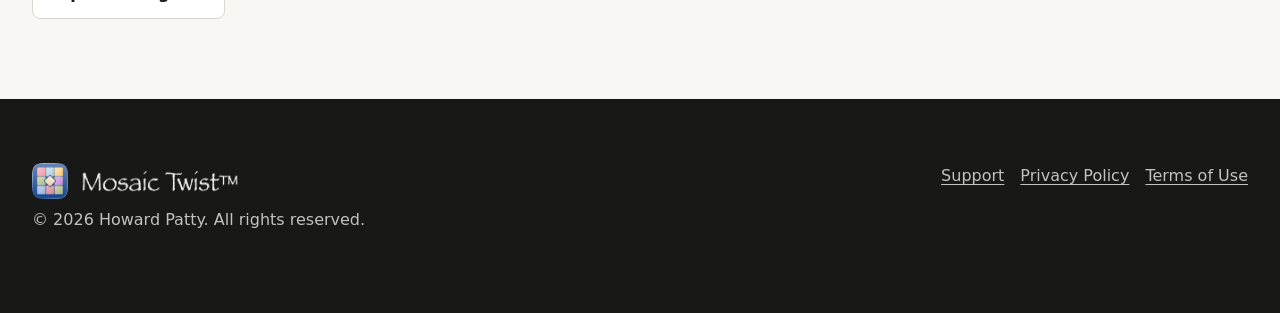
==== commit adc1929f: "content updates" ====
--- a/index.html
+++ b/index.html
@@ -4,12 +4,12 @@
   <meta charset="utf-8">
   <meta name="viewport" content="width=device-width, initial-scale=1">
   <title>Mosaic Twist - Daily Tile-Twisting Puzzle Game for iPhone</title>
-  <meta name="description" content="Twist through colorful campaigns, take on a shared Daily Twist, and create Custom Puzzles with the optional Mosaic Twist Pro upgrade.">
+  <meta name="description" content="Twist through colorful campaigns and seasonal worlds, take on a shared Daily Twist, and create Custom Puzzles with the optional Mosaic Twist Pro upgrade.">
   <link rel="canonical" href="https://mosaictwist.com/">
   <meta property="og:type" content="website">
   <meta property="og:site_name" content="Mosaic Twist">
   <meta property="og:title" content="Mosaic Twist">
-  <meta property="og:description" content="Colorful campaigns, one shared Daily Twist, and Custom Puzzles with Mosaic Twist Pro.">
+  <meta property="og:description" content="Colorful campaigns and seasonal worlds, one shared Daily Twist, and Custom Puzzles with Mosaic Twist Pro.">
   <meta property="og:url" content="https://mosaictwist.com/">
   <meta property="og:image" content="https://mosaictwist.com/assets/images/mosaic-twist-link-preview.png">
   <meta property="og:image:type" content="image/png">
@@ -18,7 +18,7 @@
   <meta property="og:image:alt" content="Mosaic Twist — Twist Tiles. Match Edges.">
   <meta name="twitter:card" content="summary_large_image">
   <meta name="twitter:title" content="Mosaic Twist">
-  <meta name="twitter:description" content="Colorful campaigns, one shared Daily Twist, and Custom Puzzles with Mosaic Twist Pro.">
+  <meta name="twitter:description" content="Colorful campaigns and seasonal worlds, one shared Daily Twist, and Custom Puzzles with Mosaic Twist Pro.">
   <meta name="twitter:image" content="https://mosaictwist.com/assets/images/mosaic-twist-link-preview.png">
   <meta name="twitter:image:alt" content="Mosaic Twist — Twist Tiles. Match Edges.">
   <meta name="theme-color" content="#f8f7f3" media="(prefers-color-scheme: light)">
@@ -38,8 +38,9 @@
     "name": "Mosaic Twist",
     "applicationCategory": "GameApplication",
     "operatingSystem": "iOS",
+    "softwareVersion": "2.0",
     "url": "https://mosaictwist.com/",
-    "description": "An original tile-twisting puzzle game for iPhone with colorful campaigns, a shared Daily Twist, and optional Custom Puzzles.",
+    "description": "An original tile-twisting puzzle game for iPhone with colorful campaigns and seasonal worlds, a shared Daily Twist, and optional Custom Puzzles.",
     "image": "https://mosaictwist.com/assets/images/mosaic-twist-link-preview.png",
     "downloadUrl": "https://apps.apple.com/us/app/mosaic-twist/id6787715051",
     "offers": {
@@ -143,7 +144,7 @@
             <article class="card card--feature">
               <p class="section__eyebrow">Mosaic Twist Pro</p>
               <h3>Make it yours.</h3>
-              <p>Mosaic Twist Pro is an optional one-time purchase, not a subscription. Unlock Past Puzzles and create Custom Puzzles using the game’s bundled tile sets.</p>
+              <p>Mosaic Twist Pro is an optional one-time purchase, not a subscription. Unlock Past Puzzles and create Custom Puzzles using every released tile set.</p>
               <p>Pro also includes unlimited Hints, unlimited Auto-Solves in Campaign and Custom, and early play through eligible campaign progression locks.</p>
               <a href="/about/#pro">Explore Mosaic Twist Pro</a>
             </article>
@@ -158,19 +159,20 @@
             <h2 id="explore-title">Can you solve them all?</h2>
             <p class="section__lead">Twist your way through hundreds of colorful puzzles across multiple worlds and a range of difficulty levels.</p>
             <p>Follow dozens of campaigns, each with its own visual style and gameplay soundtrack. Start with approachable Easy boards, move into Standard puzzles, and take on Advanced challenges when you’re ready.</p>
+            <p>Seasonal campaigns and selected Daily Twists appear throughout the year. Once a seasonal artwork set debuts, Pro owners can keep using it in Custom Puzzles.</p>
           </div>
           <div class="screenshot-gallery">
             <figure class="screenshot-frame screenshot-frame--gameplay">
-              <img src="/assets/screenshots/standard-3x3-board.jpg" width="662" height="986" loading="lazy" alt="A Standard Mosaic Twist puzzle with colorful shape tiles on a three-by-three board.">
-              <figcaption>Twist colorful pieces into place.</figcaption>
+              <img src="/assets/screenshots/twist-match-solve.jpg" width="660" height="1434" loading="lazy" alt="A three-by-three Mosaic Twist puzzle with colorful shape tiles, three open board spaces, and Check, Hint, and Solve controls.">
+              <figcaption>Twist, match, and solve each colorful board.</figcaption>
             </figure>
             <figure class="screenshot-frame screenshot-frame--gameplay">
-              <img src="/assets/screenshots/beach-3x3-board.jpg" width="662" height="986" loading="lazy" alt="An At the Beach Mosaic Twist puzzle with bright seaside artwork.">
-              <figcaption>Explore multiple distinctive worlds.</figcaption>
+              <img src="/assets/screenshots/daily-twist-result.jpg" width="660" height="1434" loading="lazy" alt="A completed Daily Twist result showing a spoiler-free color grid, solve time, twist and Hint counts, streak, Copy and Share Result, and Past Puzzles.">
+              <figcaption>Complete the Daily Twist and share a spoiler-free result.</figcaption>
             </figure>
             <figure class="screenshot-frame screenshot-frame--gameplay">
-              <img src="/assets/screenshots/tropical-4x4-dark.jpg" width="662" height="986" loading="lazy" alt="An Advanced Tropical Watercolor Mosaic Twist puzzle in Dark appearance.">
-              <figcaption>Take on larger challenges in Dark appearance.</figcaption>
+              <img src="/assets/screenshots/pro-custom.jpg" width="660" height="1434" loading="lazy" alt="The Mosaic Twist Pro Custom Puzzle screen with difficulty, tile set, match variety, and locked-tile controls.">
+              <figcaption>Shape your own challenge with a Pro Custom Puzzle.</figcaption>
             </figure>
           </div>
           <div class="button-row">
--- a/css/components.css
+++ b/css/components.css
@@ -100,6 +100,40 @@
 
 .callout p:last-child {
   margin-block-end: 0;
+}
+
+.support-jump {
+  margin-block-end: var(--space-2xl);
+}
+
+.support-jump > strong {
+  display: block;
+  font-size: 1.1rem;
+  margin-block-end: var(--space-md);
+}
+
+.support-jump ul {
+  display: flex;
+  flex-wrap: wrap;
+  gap: var(--space-sm);
+  list-style: none;
+  margin: 0;
+  padding: 0;
+}
+
+.support-jump a {
+  background: var(--color-surface);
+  border: 1px solid var(--color-border);
+  border-radius: var(--radius-round);
+  display: inline-flex;
+  font-size: 0.92rem;
+  font-weight: 700;
+  padding: 0.55rem 0.8rem;
+  text-decoration: none;
+}
+
+.support-jump a:hover {
+  background: var(--color-surface-muted);
 }
 
 .app-store-badge {
@@ -142,7 +176,7 @@
 }
 
 .screenshot-frame--gameplay img {
-  aspect-ratio: 662 / 986;
+  aspect-ratio: 660 / 1434;
   object-fit: cover;
 }
 
